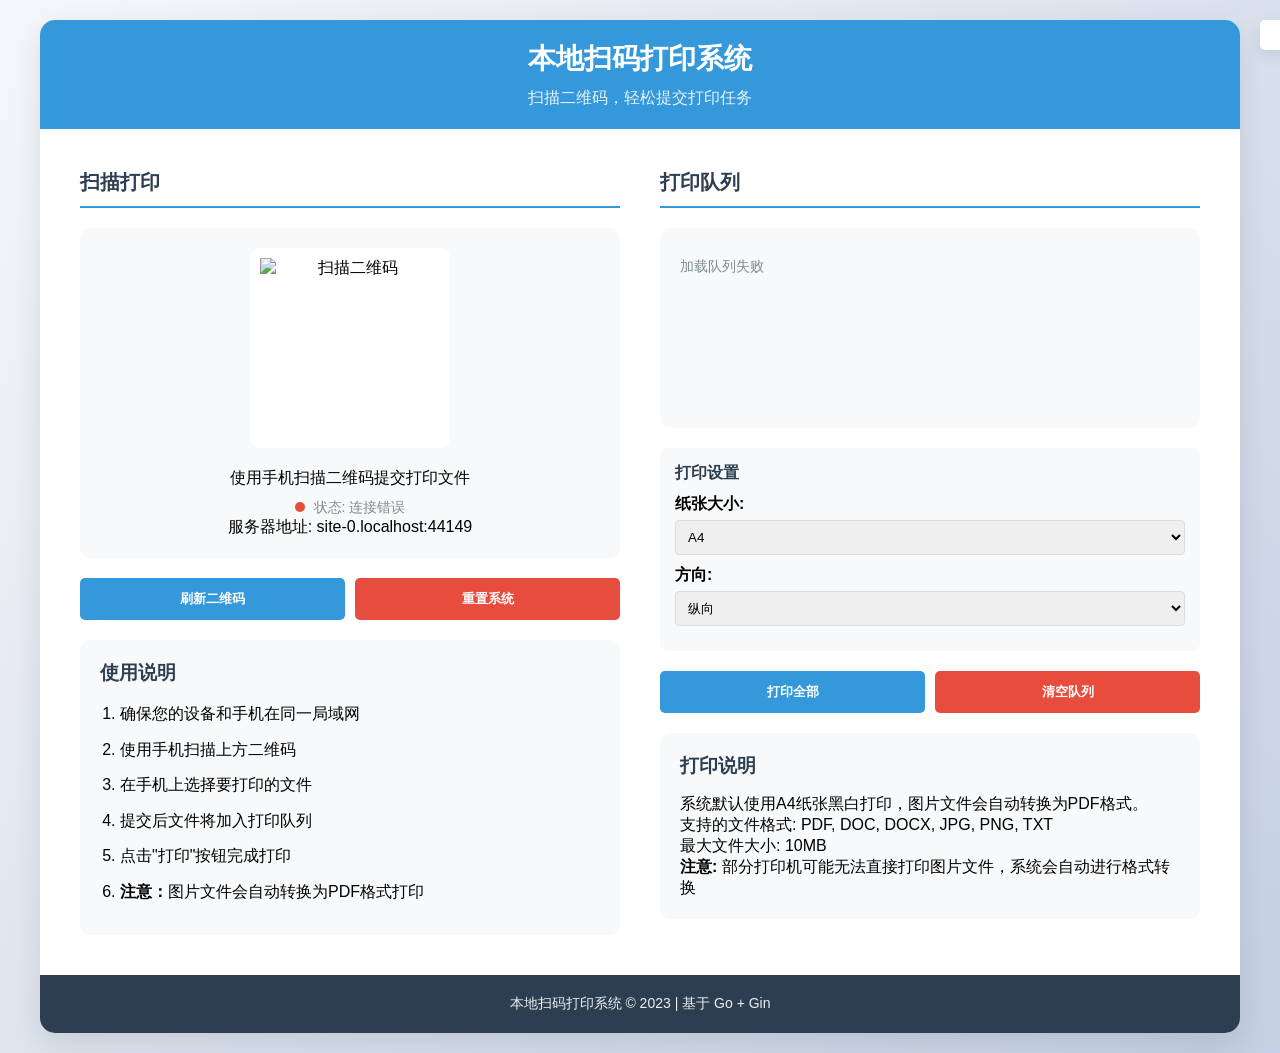
==== templates/index.html @ 1497990d "2025-08-29T12:41:21+08:00" ====
<!DOCTYPE html>
<html lang="zh-CN">

<head>
    <meta charset="UTF-8">
    <meta name="viewport" content="width=device-width, initial-scale=1.0">
    <title>本地扫码打印系统</title>
    <style>
        * {
            margin: 0;
            padding: 0;
            box-sizing: border-box;
            font-family: 'Segoe UI', Tahoma, Geneva, Verdana, sans-serif;
        }

        body {
            background: linear-gradient(135deg, #f5f7fa 0%, #c3cfe2 100%);
            min-height: 100vh;
            display: flex;
            justify-content: center;
            align-items: center;
            padding: 20px;
        }

        .container {
            width: 100%;
            max-width: 1200px;
            background: white;
            border-radius: 15px;
            box-shadow: 0 10px 30px rgba(0, 0, 0, 0.1);
            overflow: hidden;
            display: flex;
            flex-direction: column;
        }

        header {
            background: #3498db;
            color: white;
            padding: 20px;
            text-align: center;
        }

        h1 {
            font-size: 28px;
            margin-bottom: 10px;
        }

        .subtitle {
            font-size: 16px;
            opacity: 0.9;
        }

        .main-content {
            display: flex;
            flex-wrap: wrap;
            padding: 20px;
        }

        .qr-section,
        .print-section {
            flex: 1;
            min-width: 300px;
            padding: 20px;
        }

        .section-title {
            font-size: 20px;
            margin-bottom: 20px;
            color: #2c3e50;
            border-bottom: 2px solid #3498db;
            padding-bottom: 10px;
        }

        .qr-container {
            text-align: center;
            padding: 20px;
            background: #f8f9fa;
            border-radius: 10px;
            margin-bottom: 20px;
        }

        .qr-code {
            width: 200px;
            height: 200px;
            margin: 0 auto 20px;
            display: flex;
            justify-content: center;
            align-items: center;
            border-radius: 10px;
            background: white;
            padding: 10px;
        }

        .qr-code img {
            width: 100%;
            height: 100%;
            object-fit: contain;
        }

        .status {
            font-size: 14px;
            color: #7f8c8d;
            margin-top: 10px;
        }

        .print-queue {
            background: #f8f9fa;
            border-radius: 10px;
            padding: 20px;
            margin-bottom: 20px;
            min-height: 200px;
            max-height: 300px;
            overflow-y: auto;
        }

        .queue-item {
            background: white;
            padding: 10px 15px;
            border-radius: 8px;
            margin-bottom: 10px;
            display: flex;
            justify-content: space-between;
            align-items: center;
            box-shadow: 0 2px 5px rgba(0, 0, 0, 0.05);
        }

        .queue-item .file-info {
            display: flex;
            align-items: center;
            flex: 1;
        }

        .file-icon {
            width: 30px;
            height: 30px;
            border-radius: 5px;
            margin-right: 10px;
            display: flex;
            justify-content: center;
            align-items: center;
            color: white;
            font-size: 12px;
            flex-shrink: 0;
        }

        .file-icon.pdf {
            background-color: #e74c3c;
        }

        .file-icon.doc {
            background-color: #3498db;
        }

        .file-icon.docx {
            background-color: #3498db;
        }

        .file-icon.jpg {
            background-color: #f39c12;
        }

        .file-icon.jpeg {
            background-color: #f39c12;
        }

        .file-icon.png {
            background-color: #2ecc71;
        }

        .file-icon.txt {
            background-color: #7f8c8d;
        }

        .file-details {
            font-size: 12px;
            color: #7f8c8d;
        }

        .print-btn {
            background: #3498db;
            color: white;
            border: none;
            padding: 8px 15px;
            border-radius: 5px;
            cursor: pointer;
            transition: background 0.3s;
            flex-shrink: 0;
        }

        .print-btn:hover {
            background: #2980b9;
        }

        .print-btn:disabled {
            background: #bdc3c7;
            cursor: not-allowed;
        }

        .controls {
            display: flex;
            justify-content: space-between;
            margin-top: 20px;
            gap: 10px;
        }

        .btn {
            padding: 12px 20px;
            border: none;
            border-radius: 5px;
            cursor: pointer;
            font-weight: bold;
            transition: all 0.3s;
            flex: 1;
        }

        .btn-primary {
            background: #3498db;
            color: white;
        }

        .btn-primary:hover {
            background: #2980b9;
        }

        .btn-secondary {
            background: #e74c3c;
            color: white;
        }

        .btn-secondary:hover {
            background: #c0392b;
        }

        .instructions {
            background: #f8f9fa;
            padding: 20px;
            border-radius: 10px;
            margin-top: 20px;
        }

        .instructions h3 {
            margin-bottom: 15px;
            color: #2c3e50;
        }

        .instructions ol {
            margin-left: 20px;
            line-height: 1.6;
        }

        .instructions li {
            margin-bottom: 10px;
        }

        footer {
            text-align: center;
            padding: 20px;
            background: #2c3e50;
            color: #ecf0f1;
            font-size: 14px;
        }

        .status-indicator {
            display: inline-block;
            width: 10px;
            height: 10px;
            border-radius: 50%;
            margin-right: 5px;
        }

        .status-online {
            background-color: #2ecc71;
        }

        .status-offline {
            background-color: #e74c3c;
        }

        .status-waiting {
            background-color: #f39c12;
        }

        .notification {
            position: fixed;
            top: 20px;
            right: 20px;
            padding: 15px 20px;
            border-radius: 5px;
            background: white;
            box-shadow: 0 5px 15px rgba(0, 0, 0, 0.1);
            transform: translateX(100%);
            transition: transform 0.3s ease;
            z-index: 1000;
            max-width: 350px;
        }

        .notification.show {
            transform: translateX(0);
        }

        .notification.success {
            border-left: 4px solid #2ecc71;
        }

        .notification.error {
            border-left: 4px solid #e74c3c;
        }

        .notification.warning {
            border-left: 4px solid #f39c12;
        }

        .print-options {
            background: #f8f9fa;
            padding: 15px;
            border-radius: 8px;
            margin-top: 15px;
        }

        .print-options h4 {
            margin-bottom: 10px;
            color: #2c3e50;
        }

        .option-group {
            margin-bottom: 10px;
        }

        .option-group label {
            display: block;
            margin-bottom: 5px;
            font-weight: bold;
        }

        .option-group select {
            width: 100%;
            padding: 8px;
            border-radius: 4px;
            border: 1px solid #ddd;
        }

        @media (max-width: 768px) {
            .main-content {
                flex-direction: column;
            }

            .qr-section,
            .print-section {
                width: 100%;
            }

            .controls {
                flex-direction: column;
            }
        }
    </style>
</head>

<body>
    <div class="container">
        <header>
            <h1>本地扫码打印系统</h1>
            <p class="subtitle">扫描二维码，轻松提交打印任务</p>
        </header>

        <div class="main-content">
            <div class="qr-section">
                <h2 class="section-title">扫描打印</h2>
                <div class="qr-container">
                    <div class="qr-code">
                        <img id="qrImage" src="/qrcode" alt="扫描二维码">
                    </div>
                    <p>使用手机扫描二维码提交打印文件</p>
                    <p class="status">
                        <span class="status-indicator" id="statusIndicator"></span>
                        状态: <span id="statusText">等待连接</span>
                    </p>
                    <p>服务器地址: <span id="serverAddress">localhost:8080</span></p>
                </div>

                <div class="controls">
                    <button class="btn btn-primary" id="generateQR">刷新二维码</button>
                    <button class="btn btn-secondary" id="reset">重置系统</button>
                </div>

                <div class="instructions">
                    <h3>使用说明</h3>
                    <ol>
                        <li>确保您的设备和手机在同一局域网</li>
                        <li>使用手机扫描上方二维码</li>
                        <li>在手机上选择要打印的文件</li>
                        <li>提交后文件将加入打印队列</li>
                        <li>点击"打印"按钮完成打印</li>
                        <li><strong>注意：</strong>图片文件会自动转换为PDF格式打印</li>
                    </ol>
                </div>
            </div>

            <div class="print-section">
                <h2 class="section-title">打印队列</h2>
                <div class="print-queue" id="queue">
                    <div class="status">打印队列为空</div>
                </div>

                <div class="print-options">
                    <h4>打印设置</h4>
                    <div class="option-group">
                        <label for="pageSize">纸张大小:</label>
                        <select id="pageSize">
                            <option value="A4" selected>A4</option>
                            <option value="Letter">Letter</option>
                            <option value="Legal">Legal</option>
                        </select>
                    </div>
                    <div class="option-group">
                        <label for="orientation">方向:</label>
                        <select id="orientation">
                            <option value="portrait" selected>纵向</option>
                            <option value="landscape">横向</option>
                        </select>
                    </div>
                </div>

                <div class="controls">
                    <button class="btn btn-primary" id="printAll">打印全部</button>
                    <button class="btn btn-secondary" id="clearQueue">清空队列</button>
                </div>

                <div class="instructions">
                    <h3>打印说明</h3>
                    <p>系统默认使用A4纸张黑白打印，图片文件会自动转换为PDF格式。</p>
                    <p>支持的文件格式: PDF, DOC, DOCX, JPG, PNG, TXT</p>
                    <p>最大文件大小: 10MB</p>
                    <p><strong>注意:</strong> 部分打印机可能无法直接打印图片文件，系统会自动进行格式转换</p>
                </div>
            </div>
        </div>

        <footer>
            <p>本地扫码打印系统 &copy; 2023 | 基于 Go + Gin</p>
        </footer>
    </div>

    <div id="notification" class="notification"></div>

    <script>
        // 获取DOM元素
        const statusIndicator = document.getElementById('statusIndicator');
        const statusText = document.getElementById('statusText');
        const serverAddress = document.getElementById('serverAddress');
        const queueContainer = document.getElementById('queue');
        const generateQRBtn = document.getElementById('generateQR');
        const resetBtn = document.getElementById('reset');
        const printAllBtn = document.getElementById('printAll');
        const clearQueueBtn = document.getElementById('clearQueue');
        const notification = document.getElementById('notification');
        const pageSizeSelect = document.getElementById('pageSize');
        const orientationSelect = document.getElementById('orientation');

        // 设置服务器地址
        serverAddress.textContent = window.location.host;

        // 显示通知
        function showNotification(message, type = 'success') {
            notification.textContent = message;
            notification.className = `notification ${type}`;
            notification.classList.add('show');

            setTimeout(() => {
                notification.classList.remove('show');
            }, 3000);
        }

        // 更新状态指示器
        function updateStatus(status, type) {
            statusText.textContent = status;
            statusIndicator.className = 'status-indicator';

            switch (type) {
                case 'online':
                    statusIndicator.classList.add('status-online');
                    break;
                case 'offline':
                    statusIndicator.classList.add('status-offline');
                    break;
                case 'waiting':
                    statusIndicator.classList.add('status-waiting');
                    break;
            }
        }

        // 获取文件图标类
        function getFileIconClass(filename) {
            const ext = filename.split('.').pop().toLowerCase();
            return `file-icon ${ext}`;
        }

        // 刷新队列函数
        function refreshQueue() {
            fetch('/queue')
                .then(response => {
                    if (!response.ok) {
                        throw new Error('网络响应不正常');
                    }
                    return response.json();
                })
                .then(data => {
                    if (data.files && data.files.length === 0) {
                        queueContainer.innerHTML = '<div class="status">打印队列为空</div>';
                        updateStatus('等待文件上传', 'waiting');
                        return;
                    }

                    let queueHTML = '';
                    data.files.forEach(file => {
                        const ext = file.name.split('.').pop().toUpperCase();
                        // 安全处理文件名，防止XSS攻击
                        const safeFileName = file.name.replace(/"/g, '&quot;').replace(/'/g, '&#x27;');
                        const iconClass = getFileIconClass(file.name);

                        queueHTML += `
                        <div class="queue-item">
                            <div class="file-info">
                                <div class="${iconClass}">${ext}</div>
                                <div>
                                    <div>${safeFileName}</div>
                                    <div class="file-details">${file.size} · ${file.upload_time}</div>
                                </div>
                            </div>
                            <button class="print-btn" data-filename="${safeFileName}">打印</button>
                        </div>
                    `;
                    });

                    queueContainer.innerHTML = queueHTML;

                    // 添加打印按钮事件监听
                    document.querySelectorAll('.print-btn').forEach(btn => {
                        btn.addEventListener('click', function () {
                            const filename = this.getAttribute('data-filename');
                            printFile(filename);
                        });
                    });

                    updateStatus(`${data.files.length}个文件等待打印`, 'online');
                })
                .catch(error => {
                    console.error('获取队列错误:', error);
                    queueContainer.innerHTML = '<div class="status">加载队列失败</div>';
                    updateStatus('连接错误', 'offline');
                });
        }

        // 打印文件
        function printFile(filename) {
            console.log('尝试打印文件:', filename);

            // 获取打印设置
            const pageSize = pageSizeSelect.value;
            const orientation = orientationSelect.value;

            // 禁用按钮防止重复点击
            const printBtn = document.querySelector(`.print-btn[data-filename="${filename}"]`);
            if (printBtn) printBtn.disabled = true;

            fetch('/print', {
                method: 'POST',
                headers: {
                    'Content-Type': 'application/json',
                },
                body: JSON.stringify({
                    filename: filename,
                    pageSize: pageSize,
                    orientation: orientation
                })
            })
                .then(response => {
                    if (!response.ok) {
                        return response.json().then(err => {
                            throw new Error(err.error || '打印失败: HTTP ' + response.status)
                        });
                    }
                    return response.json();
                })
                .then(data => {
                    console.log('打印响应:', data);
                    showNotification(data.message || '打印任务已发送');
                    refreshQueue();
                })
                .catch(error => {
                    console.error('打印错误详情:', error);
                    showNotification('打印失败: ' + error.message, 'error');
                    // 重新启用按钮
                    if (printBtn) printBtn.disabled = false;
                });
        }

        // 打印全部
        printAllBtn.addEventListener('click', function () {
            const pageSize = pageSizeSelect.value;
            const orientation = orientationSelect.value;

            fetch('/print_all', {
                method: 'POST',
                headers: {
                    'Content-Type': 'application/json',
                },
                body: JSON.stringify({
                    pageSize: pageSize,
                    orientation: orientation
                })
            })
                .then(response => {
                    if (!response.ok) {
                        return response.json().then(err => { throw new Error(err.error || '打印失败') });
                    }
                    return response.json();
                })
                .then(data => {
                    showNotification(data.message || '所有打印任务已发送');
                    refreshQueue();
                })
                .catch(error => {
                    console.error('打印全部错误:', error);
                    showNotification('打印失败: ' + error.message, 'error');
                });
        });

        // 清空队列
        clearQueueBtn.addEventListener('click', function () {
            if (confirm('确定要清空打印队列吗？')) {
                fetch('/clear_queue', {
                    method: 'POST'
                })
                    .then(response => {
                        if (!response.ok) {
                            return response.json().then(err => { throw new Error(err.error || '清空失败') });
                        }
                        return response.json();
                    })
                    .then(data => {
                        showNotification(data.message || '打印队列已清空');
                        refreshQueue();
                    })
                    .catch(error => {
                        console.error('清空队列错误:', error);
                        showNotification('清空失败: ' + error.message, 'error');
                    });
            }
        });

        // 刷新二维码
        generateQRBtn.addEventListener('click', function () {
            document.getElementById('qrImage').src = '/qrcode?' + new Date().getTime();
            showNotification('二维码已刷新');
        });

        // 重置系统
        resetBtn.addEventListener('click', function () {
            if (confirm('确定要重置系统吗？所有上传的文件将被删除')) {
                fetch('/reset', {
                    method: 'POST'
                })
                    .then(response => {
                        if (!response.ok) {
                            return response.json().then(err => { throw new Error(err.error || '重置失败') });
                        }
                        return response.json();
                    })
                    .then(data => {
                        showNotification(data.message || '系统已重置');
                        refreshQueue();
                    })
                    .catch(error => {
                        console.error('重置错误:', error);
                        showNotification('重置失败: ' + error.message, 'error');
                    });
            }
        });

        // 初始加载
        document.addEventListener('DOMContentLoaded', function () {
            updateStatus('正在连接...', 'waiting');
            refreshQueue();

            // 每30秒刷新一次队列
            setInterval(refreshQueue, 30000);
        });
    </script>
</body>

</html>
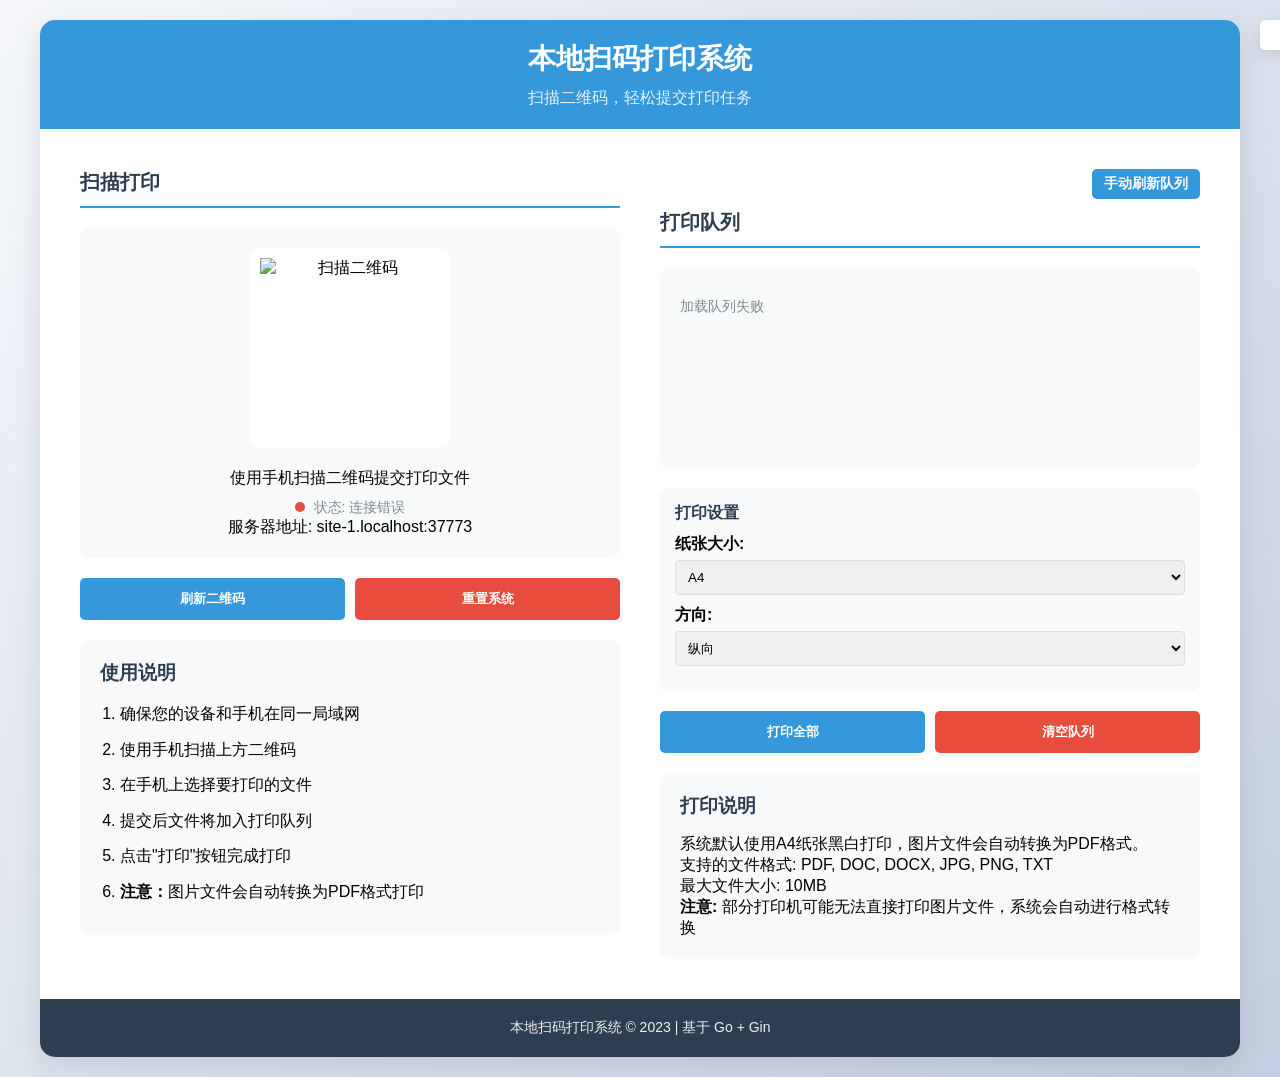
==== commit 100235be: "2025-09-016" ====
--- a/templates/index.html
+++ b/templates/index.html
@@ -397,6 +397,12 @@
             </div>
 
             <div class="print-section">
+                <!-- 新增：手动刷新队列按钮 -->
+                <div style="text-align: right; margin-bottom: 10px;">
+                    <button class="btn btn-primary" id="refreshQueueBtn" style="padding: 6px 12px; font-size: 14px;">
+                        手动刷新队列
+                    </button>
+                </div>
                 <h2 class="section-title">打印队列</h2>
                 <div class="print-queue" id="queue">
                     <div class="status">打印队列为空</div>
@@ -456,7 +462,7 @@
         const notification = document.getElementById('notification');
         const pageSizeSelect = document.getElementById('pageSize');
         const orientationSelect = document.getElementById('orientation');
-
+        const refreshQueueBtn = document.getElementById('refreshQueueBtn');
         // 设置服务器地址
         serverAddress.textContent = window.location.host;
 
@@ -494,6 +500,11 @@
             const ext = filename.split('.').pop().toLowerCase();
             return `file-icon ${ext}`;
         }
+        // 主动触发队列刷新）
+        refreshQueueBtn.addEventListener('click', function () {
+            showNotification('正在刷新队列...', 'warning'); // 提示用户
+            refreshQueue(); // 直接调用函数，主动触发刷新
+        });
 
         // 刷新队列函数
         function refreshQueue() {
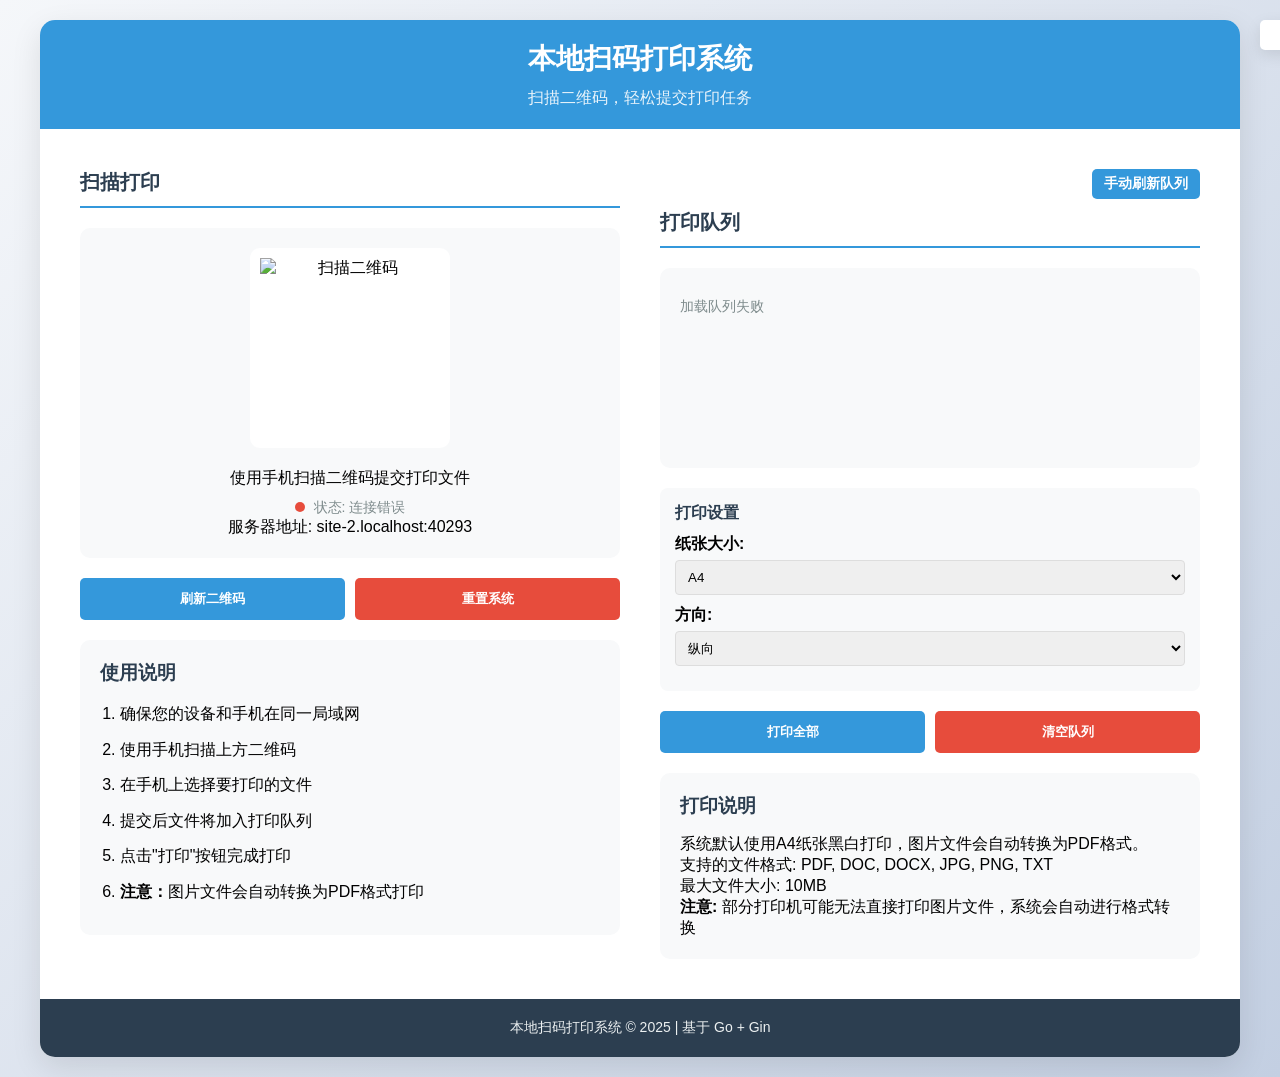
==== commit be783e7e: "嵌入html" ====
--- a/templates/index.html
+++ b/templates/index.html
@@ -4,356 +4,8 @@
 <head>
     <meta charset="UTF-8">
     <meta name="viewport" content="width=device-width, initial-scale=1.0">
+    <link rel="stylesheet" href="/static/css/index.css">
     <title>本地扫码打印系统</title>
-    <style>
-        * {
-            margin: 0;
-            padding: 0;
-            box-sizing: border-box;
-            font-family: 'Segoe UI', Tahoma, Geneva, Verdana, sans-serif;
-        }
-
-        body {
-            background: linear-gradient(135deg, #f5f7fa 0%, #c3cfe2 100%);
-            min-height: 100vh;
-            display: flex;
-            justify-content: center;
-            align-items: center;
-            padding: 20px;
-        }
-
-        .container {
-            width: 100%;
-            max-width: 1200px;
-            background: white;
-            border-radius: 15px;
-            box-shadow: 0 10px 30px rgba(0, 0, 0, 0.1);
-            overflow: hidden;
-            display: flex;
-            flex-direction: column;
-        }
-
-        header {
-            background: #3498db;
-            color: white;
-            padding: 20px;
-            text-align: center;
-        }
-
-        h1 {
-            font-size: 28px;
-            margin-bottom: 10px;
-        }
-
-        .subtitle {
-            font-size: 16px;
-            opacity: 0.9;
-        }
-
-        .main-content {
-            display: flex;
-            flex-wrap: wrap;
-            padding: 20px;
-        }
-
-        .qr-section,
-        .print-section {
-            flex: 1;
-            min-width: 300px;
-            padding: 20px;
-        }
-
-        .section-title {
-            font-size: 20px;
-            margin-bottom: 20px;
-            color: #2c3e50;
-            border-bottom: 2px solid #3498db;
-            padding-bottom: 10px;
-        }
-
-        .qr-container {
-            text-align: center;
-            padding: 20px;
-            background: #f8f9fa;
-            border-radius: 10px;
-            margin-bottom: 20px;
-        }
-
-        .qr-code {
-            width: 200px;
-            height: 200px;
-            margin: 0 auto 20px;
-            display: flex;
-            justify-content: center;
-            align-items: center;
-            border-radius: 10px;
-            background: white;
-            padding: 10px;
-        }
-
-        .qr-code img {
-            width: 100%;
-            height: 100%;
-            object-fit: contain;
-        }
-
-        .status {
-            font-size: 14px;
-            color: #7f8c8d;
-            margin-top: 10px;
-        }
-
-        .print-queue {
-            background: #f8f9fa;
-            border-radius: 10px;
-            padding: 20px;
-            margin-bottom: 20px;
-            min-height: 200px;
-            max-height: 300px;
-            overflow-y: auto;
-        }
-
-        .queue-item {
-            background: white;
-            padding: 10px 15px;
-            border-radius: 8px;
-            margin-bottom: 10px;
-            display: flex;
-            justify-content: space-between;
-            align-items: center;
-            box-shadow: 0 2px 5px rgba(0, 0, 0, 0.05);
-        }
-
-        .queue-item .file-info {
-            display: flex;
-            align-items: center;
-            flex: 1;
-        }
-
-        .file-icon {
-            width: 30px;
-            height: 30px;
-            border-radius: 5px;
-            margin-right: 10px;
-            display: flex;
-            justify-content: center;
-            align-items: center;
-            color: white;
-            font-size: 12px;
-            flex-shrink: 0;
-        }
-
-        .file-icon.pdf {
-            background-color: #e74c3c;
-        }
-
-        .file-icon.doc {
-            background-color: #3498db;
-        }
-
-        .file-icon.docx {
-            background-color: #3498db;
-        }
-
-        .file-icon.jpg {
-            background-color: #f39c12;
-        }
-
-        .file-icon.jpeg {
-            background-color: #f39c12;
-        }
-
-        .file-icon.png {
-            background-color: #2ecc71;
-        }
-
-        .file-icon.txt {
-            background-color: #7f8c8d;
-        }
-
-        .file-details {
-            font-size: 12px;
-            color: #7f8c8d;
-        }
-
-        .print-btn {
-            background: #3498db;
-            color: white;
-            border: none;
-            padding: 8px 15px;
-            border-radius: 5px;
-            cursor: pointer;
-            transition: background 0.3s;
-            flex-shrink: 0;
-        }
-
-        .print-btn:hover {
-            background: #2980b9;
-        }
-
-        .print-btn:disabled {
-            background: #bdc3c7;
-            cursor: not-allowed;
-        }
-
-        .controls {
-            display: flex;
-            justify-content: space-between;
-            margin-top: 20px;
-            gap: 10px;
-        }
-
-        .btn {
-            padding: 12px 20px;
-            border: none;
-            border-radius: 5px;
-            cursor: pointer;
-            font-weight: bold;
-            transition: all 0.3s;
-            flex: 1;
-        }
-
-        .btn-primary {
-            background: #3498db;
-            color: white;
-        }
-
-        .btn-primary:hover {
-            background: #2980b9;
-        }
-
-        .btn-secondary {
-            background: #e74c3c;
-            color: white;
-        }
-
-        .btn-secondary:hover {
-            background: #c0392b;
-        }
-
-        .instructions {
-            background: #f8f9fa;
-            padding: 20px;
-            border-radius: 10px;
-            margin-top: 20px;
-        }
-
-        .instructions h3 {
-            margin-bottom: 15px;
-            color: #2c3e50;
-        }
-
-        .instructions ol {
-            margin-left: 20px;
-            line-height: 1.6;
-        }
-
-        .instructions li {
-            margin-bottom: 10px;
-        }
-
-        footer {
-            text-align: center;
-            padding: 20px;
-            background: #2c3e50;
-            color: #ecf0f1;
-            font-size: 14px;
-        }
-
-        .status-indicator {
-            display: inline-block;
-            width: 10px;
-            height: 10px;
-            border-radius: 50%;
-            margin-right: 5px;
-        }
-
-        .status-online {
-            background-color: #2ecc71;
-        }
-
-        .status-offline {
-            background-color: #e74c3c;
-        }
-
-        .status-waiting {
-            background-color: #f39c12;
-        }
-
-        .notification {
-            position: fixed;
-            top: 20px;
-            right: 20px;
-            padding: 15px 20px;
-            border-radius: 5px;
-            background: white;
-            box-shadow: 0 5px 15px rgba(0, 0, 0, 0.1);
-            transform: translateX(100%);
-            transition: transform 0.3s ease;
-            z-index: 1000;
-            max-width: 350px;
-        }
-
-        .notification.show {
-            transform: translateX(0);
-        }
-
-        .notification.success {
-            border-left: 4px solid #2ecc71;
-        }
-
-        .notification.error {
-            border-left: 4px solid #e74c3c;
-        }
-
-        .notification.warning {
-            border-left: 4px solid #f39c12;
-        }
-
-        .print-options {
-            background: #f8f9fa;
-            padding: 15px;
-            border-radius: 8px;
-            margin-top: 15px;
-        }
-
-        .print-options h4 {
-            margin-bottom: 10px;
-            color: #2c3e50;
-        }
-
-        .option-group {
-            margin-bottom: 10px;
-        }
-
-        .option-group label {
-            display: block;
-            margin-bottom: 5px;
-            font-weight: bold;
-        }
-
-        .option-group select {
-            width: 100%;
-            padding: 8px;
-            border-radius: 4px;
-            border: 1px solid #ddd;
-        }
-
-        @media (max-width: 768px) {
-            .main-content {
-                flex-direction: column;
-            }
-
-            .qr-section,
-            .print-section {
-                width: 100%;
-            }
-
-            .controls {
-                flex-direction: column;
-            }
-        }
-    </style>
 </head>
 
 <body>
@@ -443,261 +95,12 @@
         </div>
 
         <footer>
-            <p>本地扫码打印系统 &copy; 2023 | 基于 Go + Gin</p>
+            <p>本地扫码打印系统 &copy; 2025 | 基于 Go + Gin</p>
         </footer>
     </div>
 
     <div id="notification" class="notification"></div>
-
-    <script>
-        // 获取DOM元素
-        const statusIndicator = document.getElementById('statusIndicator');
-        const statusText = document.getElementById('statusText');
-        const serverAddress = document.getElementById('serverAddress');
-        const queueContainer = document.getElementById('queue');
-        const generateQRBtn = document.getElementById('generateQR');
-        const resetBtn = document.getElementById('reset');
-        const printAllBtn = document.getElementById('printAll');
-        const clearQueueBtn = document.getElementById('clearQueue');
-        const notification = document.getElementById('notification');
-        const pageSizeSelect = document.getElementById('pageSize');
-        const orientationSelect = document.getElementById('orientation');
-        const refreshQueueBtn = document.getElementById('refreshQueueBtn');
-        // 设置服务器地址
-        serverAddress.textContent = window.location.host;
-
-        // 显示通知
-        function showNotification(message, type = 'success') {
-            notification.textContent = message;
-            notification.className = `notification ${type}`;
-            notification.classList.add('show');
-
-            setTimeout(() => {
-                notification.classList.remove('show');
-            }, 3000);
-        }
-
-        // 更新状态指示器
-        function updateStatus(status, type) {
-            statusText.textContent = status;
-            statusIndicator.className = 'status-indicator';
-
-            switch (type) {
-                case 'online':
-                    statusIndicator.classList.add('status-online');
-                    break;
-                case 'offline':
-                    statusIndicator.classList.add('status-offline');
-                    break;
-                case 'waiting':
-                    statusIndicator.classList.add('status-waiting');
-                    break;
-            }
-        }
-
-        // 获取文件图标类
-        function getFileIconClass(filename) {
-            const ext = filename.split('.').pop().toLowerCase();
-            return `file-icon ${ext}`;
-        }
-        // 主动触发队列刷新）
-        refreshQueueBtn.addEventListener('click', function () {
-            showNotification('正在刷新队列...', 'warning'); // 提示用户
-            refreshQueue(); // 直接调用函数，主动触发刷新
-        });
-
-        // 刷新队列函数
-        function refreshQueue() {
-            fetch('/queue')
-                .then(response => {
-                    if (!response.ok) {
-                        throw new Error('网络响应不正常');
-                    }
-                    return response.json();
-                })
-                .then(data => {
-                    if (data.files && data.files.length === 0) {
-                        queueContainer.innerHTML = '<div class="status">打印队列为空</div>';
-                        updateStatus('等待文件上传', 'waiting');
-                        return;
-                    }
-
-                    let queueHTML = '';
-                    data.files.forEach(file => {
-                        const ext = file.name.split('.').pop().toUpperCase();
-                        // 安全处理文件名，防止XSS攻击
-                        const safeFileName = file.name.replace(/"/g, '&quot;').replace(/'/g, '&#x27;');
-                        const iconClass = getFileIconClass(file.name);
-
-                        queueHTML += `
-                        <div class="queue-item">
-                            <div class="file-info">
-                                <div class="${iconClass}">${ext}</div>
-                                <div>
-                                    <div>${safeFileName}</div>
-                                    <div class="file-details">${file.size} · ${file.upload_time}</div>
-                                </div>
-                            </div>
-                            <button class="print-btn" data-filename="${safeFileName}">打印</button>
-                        </div>
-                    `;
-                    });
-
-                    queueContainer.innerHTML = queueHTML;
-
-                    // 添加打印按钮事件监听
-                    document.querySelectorAll('.print-btn').forEach(btn => {
-                        btn.addEventListener('click', function () {
-                            const filename = this.getAttribute('data-filename');
-                            printFile(filename);
-                        });
-                    });
-
-                    updateStatus(`${data.files.length}个文件等待打印`, 'online');
-                })
-                .catch(error => {
-                    console.error('获取队列错误:', error);
-                    queueContainer.innerHTML = '<div class="status">加载队列失败</div>';
-                    updateStatus('连接错误', 'offline');
-                });
-        }
-
-        // 打印文件
-        function printFile(filename) {
-            console.log('尝试打印文件:', filename);
-
-            // 获取打印设置
-            const pageSize = pageSizeSelect.value;
-            const orientation = orientationSelect.value;
-
-            // 禁用按钮防止重复点击
-            const printBtn = document.querySelector(`.print-btn[data-filename="${filename}"]`);
-            if (printBtn) printBtn.disabled = true;
-
-            fetch('/print', {
-                method: 'POST',
-                headers: {
-                    'Content-Type': 'application/json',
-                },
-                body: JSON.stringify({
-                    filename: filename,
-                    pageSize: pageSize,
-                    orientation: orientation
-                })
-            })
-                .then(response => {
-                    if (!response.ok) {
-                        return response.json().then(err => {
-                            throw new Error(err.error || '打印失败: HTTP ' + response.status)
-                        });
-                    }
-                    return response.json();
-                })
-                .then(data => {
-                    console.log('打印响应:', data);
-                    showNotification(data.message || '打印任务已发送');
-                    refreshQueue();
-                })
-                .catch(error => {
-                    console.error('打印错误详情:', error);
-                    showNotification('打印失败: ' + error.message, 'error');
-                    // 重新启用按钮
-                    if (printBtn) printBtn.disabled = false;
-                });
-        }
-
-        // 打印全部
-        printAllBtn.addEventListener('click', function () {
-            const pageSize = pageSizeSelect.value;
-            const orientation = orientationSelect.value;
-
-            fetch('/print_all', {
-                method: 'POST',
-                headers: {
-                    'Content-Type': 'application/json',
-                },
-                body: JSON.stringify({
-                    pageSize: pageSize,
-                    orientation: orientation
-                })
-            })
-                .then(response => {
-                    if (!response.ok) {
-                        return response.json().then(err => { throw new Error(err.error || '打印失败') });
-                    }
-                    return response.json();
-                })
-                .then(data => {
-                    showNotification(data.message || '所有打印任务已发送');
-                    refreshQueue();
-                })
-                .catch(error => {
-                    console.error('打印全部错误:', error);
-                    showNotification('打印失败: ' + error.message, 'error');
-                });
-        });
-
-        // 清空队列
-        clearQueueBtn.addEventListener('click', function () {
-            if (confirm('确定要清空打印队列吗？')) {
-                fetch('/clear_queue', {
-                    method: 'POST'
-                })
-                    .then(response => {
-                        if (!response.ok) {
-                            return response.json().then(err => { throw new Error(err.error || '清空失败') });
-                        }
-                        return response.json();
-                    })
-                    .then(data => {
-                        showNotification(data.message || '打印队列已清空');
-                        refreshQueue();
-                    })
-                    .catch(error => {
-                        console.error('清空队列错误:', error);
-                        showNotification('清空失败: ' + error.message, 'error');
-                    });
-            }
-        });
-
-        // 刷新二维码
-        generateQRBtn.addEventListener('click', function () {
-            document.getElementById('qrImage').src = '/qrcode?' + new Date().getTime();
-            showNotification('二维码已刷新');
-        });
-
-        // 重置系统
-        resetBtn.addEventListener('click', function () {
-            if (confirm('确定要重置系统吗？所有上传的文件将被删除')) {
-                fetch('/reset', {
-                    method: 'POST'
-                })
-                    .then(response => {
-                        if (!response.ok) {
-                            return response.json().then(err => { throw new Error(err.error || '重置失败') });
-                        }
-                        return response.json();
-                    })
-                    .then(data => {
-                        showNotification(data.message || '系统已重置');
-                        refreshQueue();
-                    })
-                    .catch(error => {
-                        console.error('重置错误:', error);
-                        showNotification('重置失败: ' + error.message, 'error');
-                    });
-            }
-        });
-
-        // 初始加载
-        document.addEventListener('DOMContentLoaded', function () {
-            updateStatus('正在连接...', 'waiting');
-            refreshQueue();
-
-            // 每30秒刷新一次队列
-            setInterval(refreshQueue, 30000);
-        });
-    </script>
+    <script src="/static/js/index.js"></script>
 </body>
 
 </html>
--- a/static/css/index.css
+++ b/static/css/index.css
@@ -0,0 +1,347 @@
+        * {
+            margin: 0;
+            padding: 0;
+            box-sizing: border-box;
+            font-family: 'Segoe UI', Tahoma, Geneva, Verdana, sans-serif;
+        }
+
+        body {
+            background: linear-gradient(135deg, #f5f7fa 0%, #c3cfe2 100%);
+            min-height: 100vh;
+            display: flex;
+            justify-content: center;
+            align-items: center;
+            padding: 20px;
+        }
+
+        .container {
+            width: 100%;
+            max-width: 1200px;
+            background: white;
+            border-radius: 15px;
+            box-shadow: 0 10px 30px rgba(0, 0, 0, 0.1);
+            overflow: hidden;
+            display: flex;
+            flex-direction: column;
+        }
+
+        header {
+            background: #3498db;
+            color: white;
+            padding: 20px;
+            text-align: center;
+        }
+
+        h1 {
+            font-size: 28px;
+            margin-bottom: 10px;
+        }
+
+        .subtitle {
+            font-size: 16px;
+            opacity: 0.9;
+        }
+
+        .main-content {
+            display: flex;
+            flex-wrap: wrap;
+            padding: 20px;
+        }
+
+        .qr-section,
+        .print-section {
+            flex: 1;
+            min-width: 300px;
+            padding: 20px;
+        }
+
+        .section-title {
+            font-size: 20px;
+            margin-bottom: 20px;
+            color: #2c3e50;
+            border-bottom: 2px solid #3498db;
+            padding-bottom: 10px;
+        }
+
+        .qr-container {
+            text-align: center;
+            padding: 20px;
+            background: #f8f9fa;
+            border-radius: 10px;
+            margin-bottom: 20px;
+        }
+
+        .qr-code {
+            width: 200px;
+            height: 200px;
+            margin: 0 auto 20px;
+            display: flex;
+            justify-content: center;
+            align-items: center;
+            border-radius: 10px;
+            background: white;
+            padding: 10px;
+        }
+
+        .qr-code img {
+            width: 100%;
+            height: 100%;
+            object-fit: contain;
+        }
+
+        .status {
+            font-size: 14px;
+            color: #7f8c8d;
+            margin-top: 10px;
+        }
+
+        .print-queue {
+            background: #f8f9fa;
+            border-radius: 10px;
+            padding: 20px;
+            margin-bottom: 20px;
+            min-height: 200px;
+            max-height: 300px;
+            overflow-y: auto;
+        }
+
+        .queue-item {
+            background: white;
+            padding: 10px 15px;
+            border-radius: 8px;
+            margin-bottom: 10px;
+            display: flex;
+            justify-content: space-between;
+            align-items: center;
+            box-shadow: 0 2px 5px rgba(0, 0, 0, 0.05);
+        }
+
+        .queue-item .file-info {
+            display: flex;
+            align-items: center;
+            flex: 1;
+        }
+
+        .file-icon {
+            width: 30px;
+            height: 30px;
+            border-radius: 5px;
+            margin-right: 10px;
+            display: flex;
+            justify-content: center;
+            align-items: center;
+            color: white;
+            font-size: 12px;
+            flex-shrink: 0;
+        }
+
+        .file-icon.pdf {
+            background-color: #e74c3c;
+        }
+
+        .file-icon.doc {
+            background-color: #3498db;
+        }
+
+        .file-icon.docx {
+            background-color: #3498db;
+        }
+
+        .file-icon.jpg {
+            background-color: #f39c12;
+        }
+
+        .file-icon.jpeg {
+            background-color: #f39c12;
+        }
+
+        .file-icon.png {
+            background-color: #2ecc71;
+        }
+
+        .file-icon.txt {
+            background-color: #7f8c8d;
+        }
+
+        .file-details {
+            font-size: 12px;
+            color: #7f8c8d;
+        }
+
+        .print-btn {
+            background: #3498db;
+            color: white;
+            border: none;
+            padding: 8px 15px;
+            border-radius: 5px;
+            cursor: pointer;
+            transition: background 0.3s;
+            flex-shrink: 0;
+        }
+
+        .print-btn:hover {
+            background: #2980b9;
+        }
+
+        .print-btn:disabled {
+            background: #bdc3c7;
+            cursor: not-allowed;
+        }
+
+        .controls {
+            display: flex;
+            justify-content: space-between;
+            margin-top: 20px;
+            gap: 10px;
+        }
+
+        .btn {
+            padding: 12px 20px;
+            border: none;
+            border-radius: 5px;
+            cursor: pointer;
+            font-weight: bold;
+            transition: all 0.3s;
+            flex: 1;
+        }
+
+        .btn-primary {
+            background: #3498db;
+            color: white;
+        }
+
+        .btn-primary:hover {
+            background: #2980b9;
+        }
+
+        .btn-secondary {
+            background: #e74c3c;
+            color: white;
+        }
+
+        .btn-secondary:hover {
+            background: #c0392b;
+        }
+
+        .instructions {
+            background: #f8f9fa;
+            padding: 20px;
+            border-radius: 10px;
+            margin-top: 20px;
+        }
+
+        .instructions h3 {
+            margin-bottom: 15px;
+            color: #2c3e50;
+        }
+
+        .instructions ol {
+            margin-left: 20px;
+            line-height: 1.6;
+        }
+
+        .instructions li {
+            margin-bottom: 10px;
+        }
+
+        footer {
+            text-align: center;
+            padding: 20px;
+            background: #2c3e50;
+            color: #ecf0f1;
+            font-size: 14px;
+        }
+
+        .status-indicator {
+            display: inline-block;
+            width: 10px;
+            height: 10px;
+            border-radius: 50%;
+            margin-right: 5px;
+        }
+
+        .status-online {
+            background-color: #2ecc71;
+        }
+
+        .status-offline {
+            background-color: #e74c3c;
+        }
+
+        .status-waiting {
+            background-color: #f39c12;
+        }
+
+        .notification {
+            position: fixed;
+            top: 20px;
+            right: 20px;
+            padding: 15px 20px;
+            border-radius: 5px;
+            background: white;
+            box-shadow: 0 5px 15px rgba(0, 0, 0, 0.1);
+            transform: translateX(100%);
+            transition: transform 0.3s ease;
+            z-index: 1000;
+            max-width: 350px;
+        }
+
+        .notification.show {
+            transform: translateX(0);
+        }
+
+        .notification.success {
+            border-left: 4px solid #2ecc71;
+        }
+
+        .notification.error {
+            border-left: 4px solid #e74c3c;
+        }
+
+        .notification.warning {
+            border-left: 4px solid #f39c12;
+        }
+
+        .print-options {
+            background: #f8f9fa;
+            padding: 15px;
+            border-radius: 8px;
+            margin-top: 15px;
+        }
+
+        .print-options h4 {
+            margin-bottom: 10px;
+            color: #2c3e50;
+        }
+
+        .option-group {
+            margin-bottom: 10px;
+        }
+
+        .option-group label {
+            display: block;
+            margin-bottom: 5px;
+            font-weight: bold;
+        }
+
+        .option-group select {
+            width: 100%;
+            padding: 8px;
+            border-radius: 4px;
+            border: 1px solid #ddd;
+        }
+
+        @media (max-width: 768px) {
+            .main-content {
+                flex-direction: column;
+            }
+
+            .qr-section,
+            .print-section {
+                width: 100%;
+            }
+
+            .controls {
+                flex-direction: column;
+            }
+        }
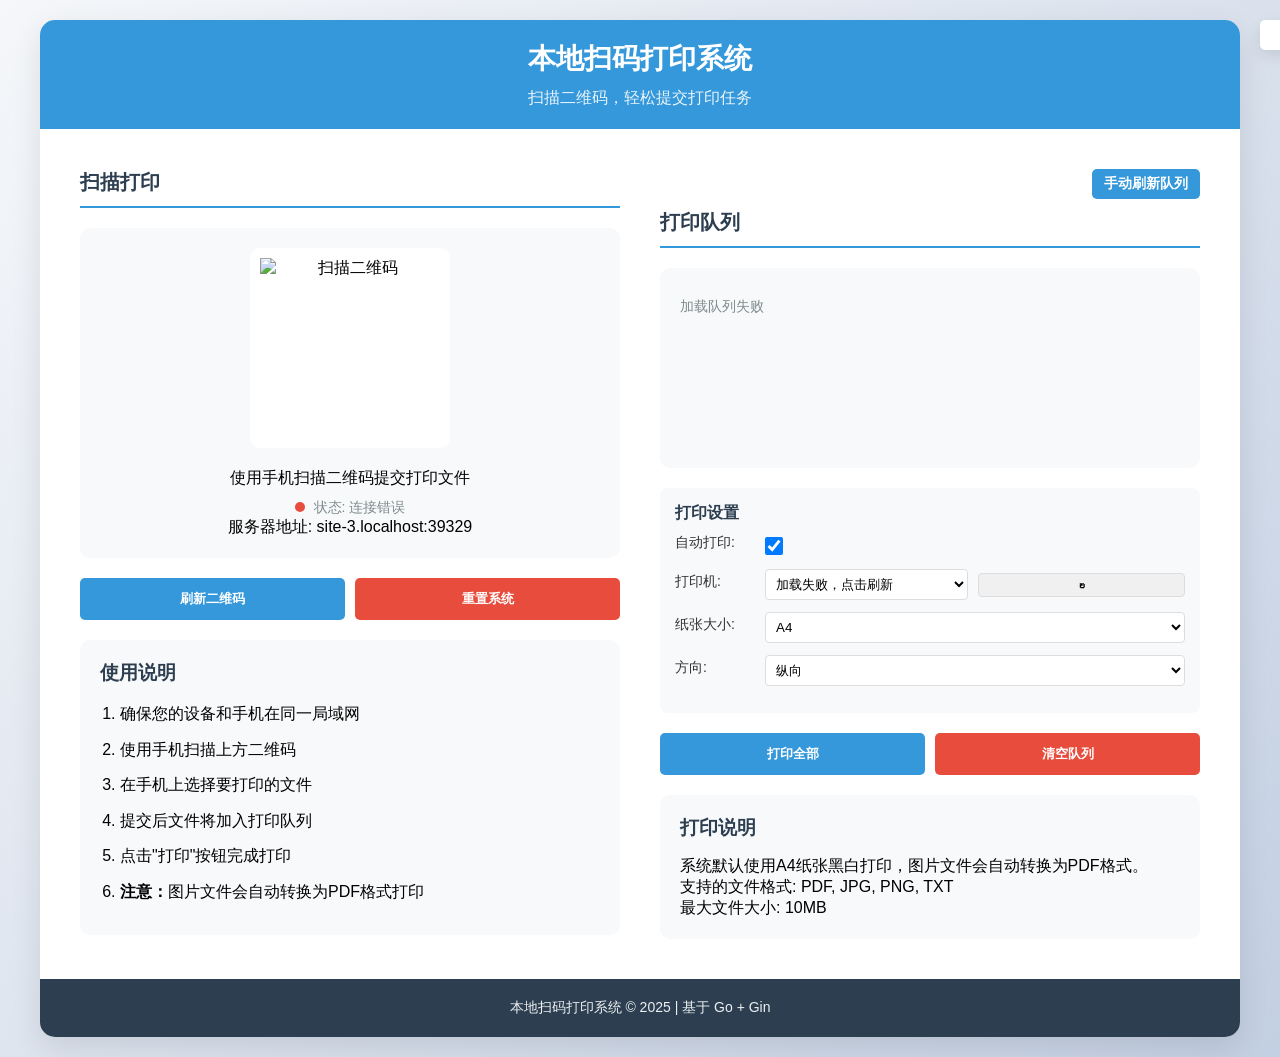
==== commit 775b54db: "2025-09-18 14:30:08" ====
--- a/templates/index.html
+++ b/templates/index.html
@@ -49,12 +49,14 @@
             </div>
 
             <div class="print-section">
-                <!-- 新增：手动刷新队列按钮 -->
+                <!-- 手动刷新队列按钮 -->
                 <div style="text-align: right; margin-bottom: 10px;">
                     <button class="btn btn-primary" id="refreshQueueBtn" style="padding: 6px 12px; font-size: 14px;">
                         手动刷新队列
                     </button>
                 </div>
+
+                <!-- 手动刷新队列按钮 -->
                 <h2 class="section-title">打印队列</h2>
                 <div class="print-queue" id="queue">
                     <div class="status">打印队列为空</div>
@@ -62,6 +64,22 @@
 
                 <div class="print-options">
                     <h4>打印设置</h4>
+                    <!-- 自动打印 -->
+                    <div class="option-group">
+                        <label for="autoPrint">自动打印:</label>
+                        <input type="checkbox" id="autoPrint" name="autoPrint" checked>
+                    </div>
+                    <!-- 自动打印 -->
+                    <!-- 打印机选择 -->
+                    <div class="option-group">
+                        <label for="printerSelect">打印机:</label>
+                        <select id="printerSelect">
+                            <option value="">正在加载打印机...</option>
+                        </select>
+                        <button class="btn btn-small" id="refreshPrinters" title="刷新打印机列表">
+                            ↻
+                        </button>
+                    </div>
                     <div class="option-group">
                         <label for="pageSize">纸张大小:</label>
                         <select id="pageSize">
@@ -87,9 +105,8 @@
                 <div class="instructions">
                     <h3>打印说明</h3>
                     <p>系统默认使用A4纸张黑白打印，图片文件会自动转换为PDF格式。</p>
-                    <p>支持的文件格式: PDF, DOC, DOCX, JPG, PNG, TXT</p>
+                    <p>支持的文件格式: PDF, JPG, PNG, TXT</p>
                     <p>最大文件大小: 10MB</p>
-                    <p><strong>注意:</strong> 部分打印机可能无法直接打印图片文件，系统会自动进行格式转换</p>
                 </div>
             </div>
         </div>
--- a/static/css/index.css
+++ b/static/css/index.css
@@ -344,4 +344,66 @@
             .controls {
                 flex-direction: column;
             }
-        }+        }
+        /* 打印机选择样式 */
+        .option-group {
+            display: flex;
+            align-items: center;
+            margin-bottom: 10px;
+            gap: 8px;
+        }
+
+        .option-group label {
+            min-width: 80px;
+            font-weight: 500;
+        }
+
+        .option-group select {
+            flex: 1;
+            padding: 6px;
+            border: 1px solid #ddd;
+            border-radius: 4px;
+            background: white;
+        }
+
+        .btn-small {
+            padding: 4px 8px;
+            font-size: 12px;
+            border-radius: 4px;
+            background: #f0f0f0;
+            border: 1px solid #ddd;
+            cursor: pointer;
+        }
+
+        .btn-small:hover {
+            background: #e0e0e0;
+        }
+
+        .btn-small:disabled {
+            opacity: 0.6;
+            cursor: not-allowed;
+        }
+        /* 自动打印选项样式 */
+        .option-group {
+            display: flex;
+            align-items: center;
+            margin-bottom: 12px;
+            gap: 10px;
+        }
+
+        .option-group label {
+            min-width: 80px;
+            font-weight: 500;
+            color: #333;
+            font-size: 14px;
+        }
+
+        /* 复选框样式 */
+        .option-group input[type="checkbox"] {
+            width: 18px;
+            height: 18px;
+            margin: 0;
+            cursor: pointer;
+            accent-color: #007bff; /* 现代浏览器的简单样式 */
+            transition: all 0.2s ease;
+        }
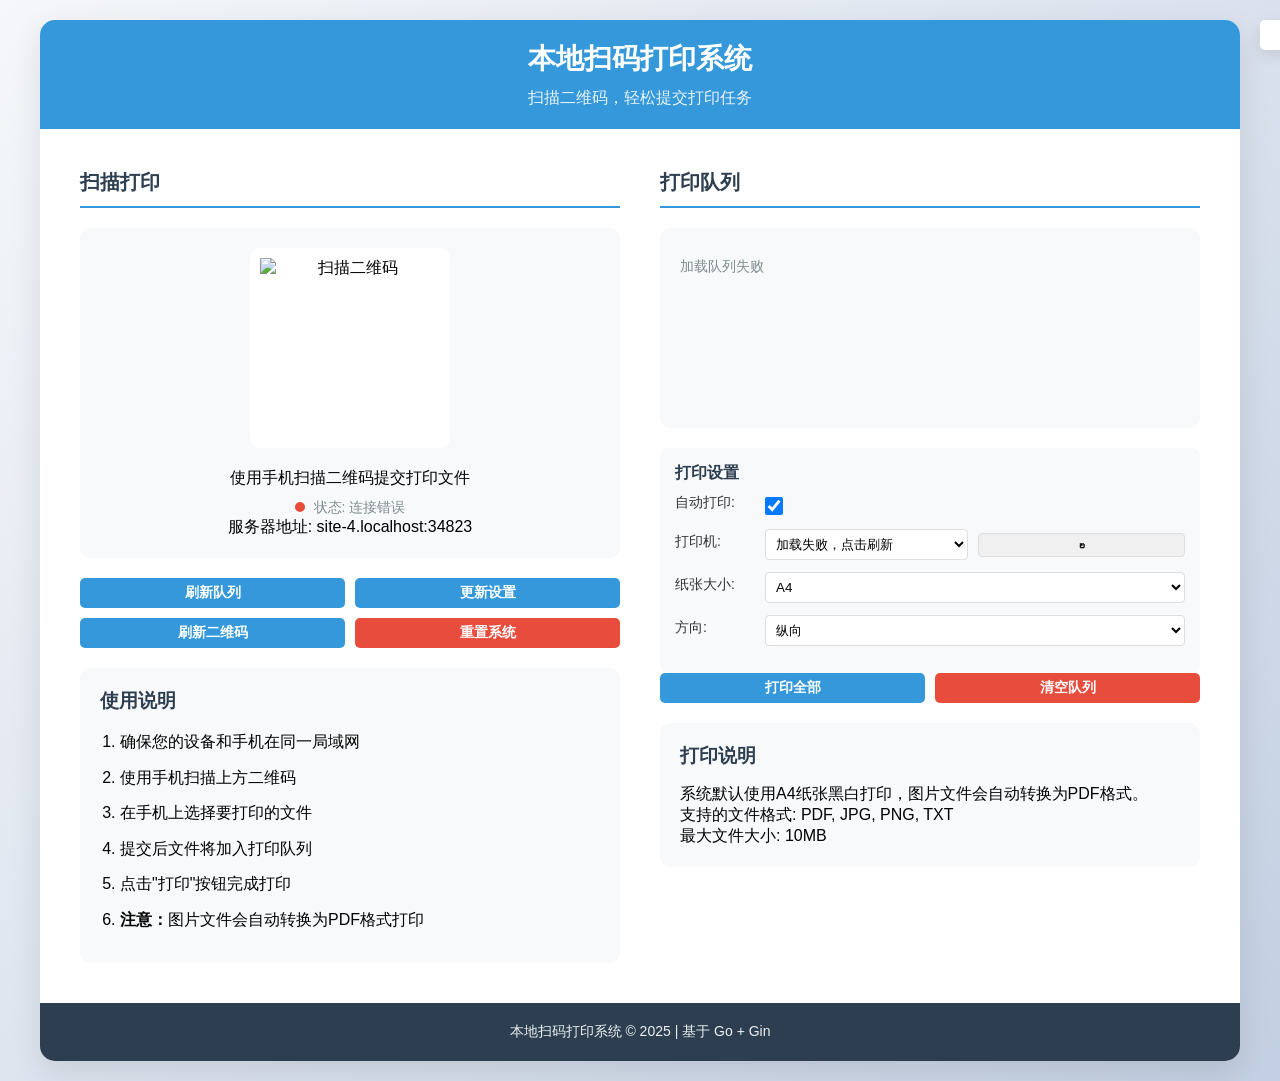
==== commit 52b51533: "2025-09-019" ====
--- a/templates/index.html
+++ b/templates/index.html
@@ -31,6 +31,10 @@
                 </div>
 
                 <div class="controls">
+                    <!-- 手动刷新队列按钮 -->
+                    <button class="btn btn-primary" id="refreshQueueBtn">刷新队列</button>
+                    <button class="btn btn-primary" id="uploadSetBtn">更新设置</button>
+                    <!-- 手动刷新队列按钮 -->
                     <button class="btn btn-primary" id="generateQR">刷新二维码</button>
                     <button class="btn btn-secondary" id="reset">重置系统</button>
                 </div>
@@ -49,14 +53,6 @@
             </div>
 
             <div class="print-section">
-                <!-- 手动刷新队列按钮 -->
-                <div style="text-align: right; margin-bottom: 10px;">
-                    <button class="btn btn-primary" id="refreshQueueBtn" style="padding: 6px 12px; font-size: 14px;">
-                        手动刷新队列
-                    </button>
-                </div>
-
-                <!-- 手动刷新队列按钮 -->
                 <h2 class="section-title">打印队列</h2>
                 <div class="print-queue" id="queue">
                     <div class="status">打印队列为空</div>
--- a/static/css/index.css
+++ b/static/css/index.css
@@ -189,10 +189,28 @@
         }
 
         .controls {
-            display: flex;
-            justify-content: space-between;
-            margin-top: 20px;
-            gap: 10px;
+            display: grid;
+            grid-template-columns: repeat(2, 1fr); /* 2列等宽布局 */
+            gap: 10px; /* 按钮之间的间距 */
+            align-items: center; /* 垂直居中对齐 */
+        }
+        /* 移除按钮原有底部外边距，改用grid的gap控制间距 */
+        .controls > div,
+        .controls > button {
+            padding: 6px 12px;
+            font-size: 14px;
+            margin-bottom: 0 !important;
+        }
+        /* 让按钮在单元格内右对齐（保持原样式的右对齐特性） */
+        .controls > div {
+            justify-self: end;
+        }
+
+        /* 调整按钮大小保持一致（可选，根据需要调整） */
+        .controls .btn {
+            padding: 6px 12px;
+            font-size: 14px;
+            min-width: 120px; /* 确保按钮宽度一致 */
         }
 
         .btn {
